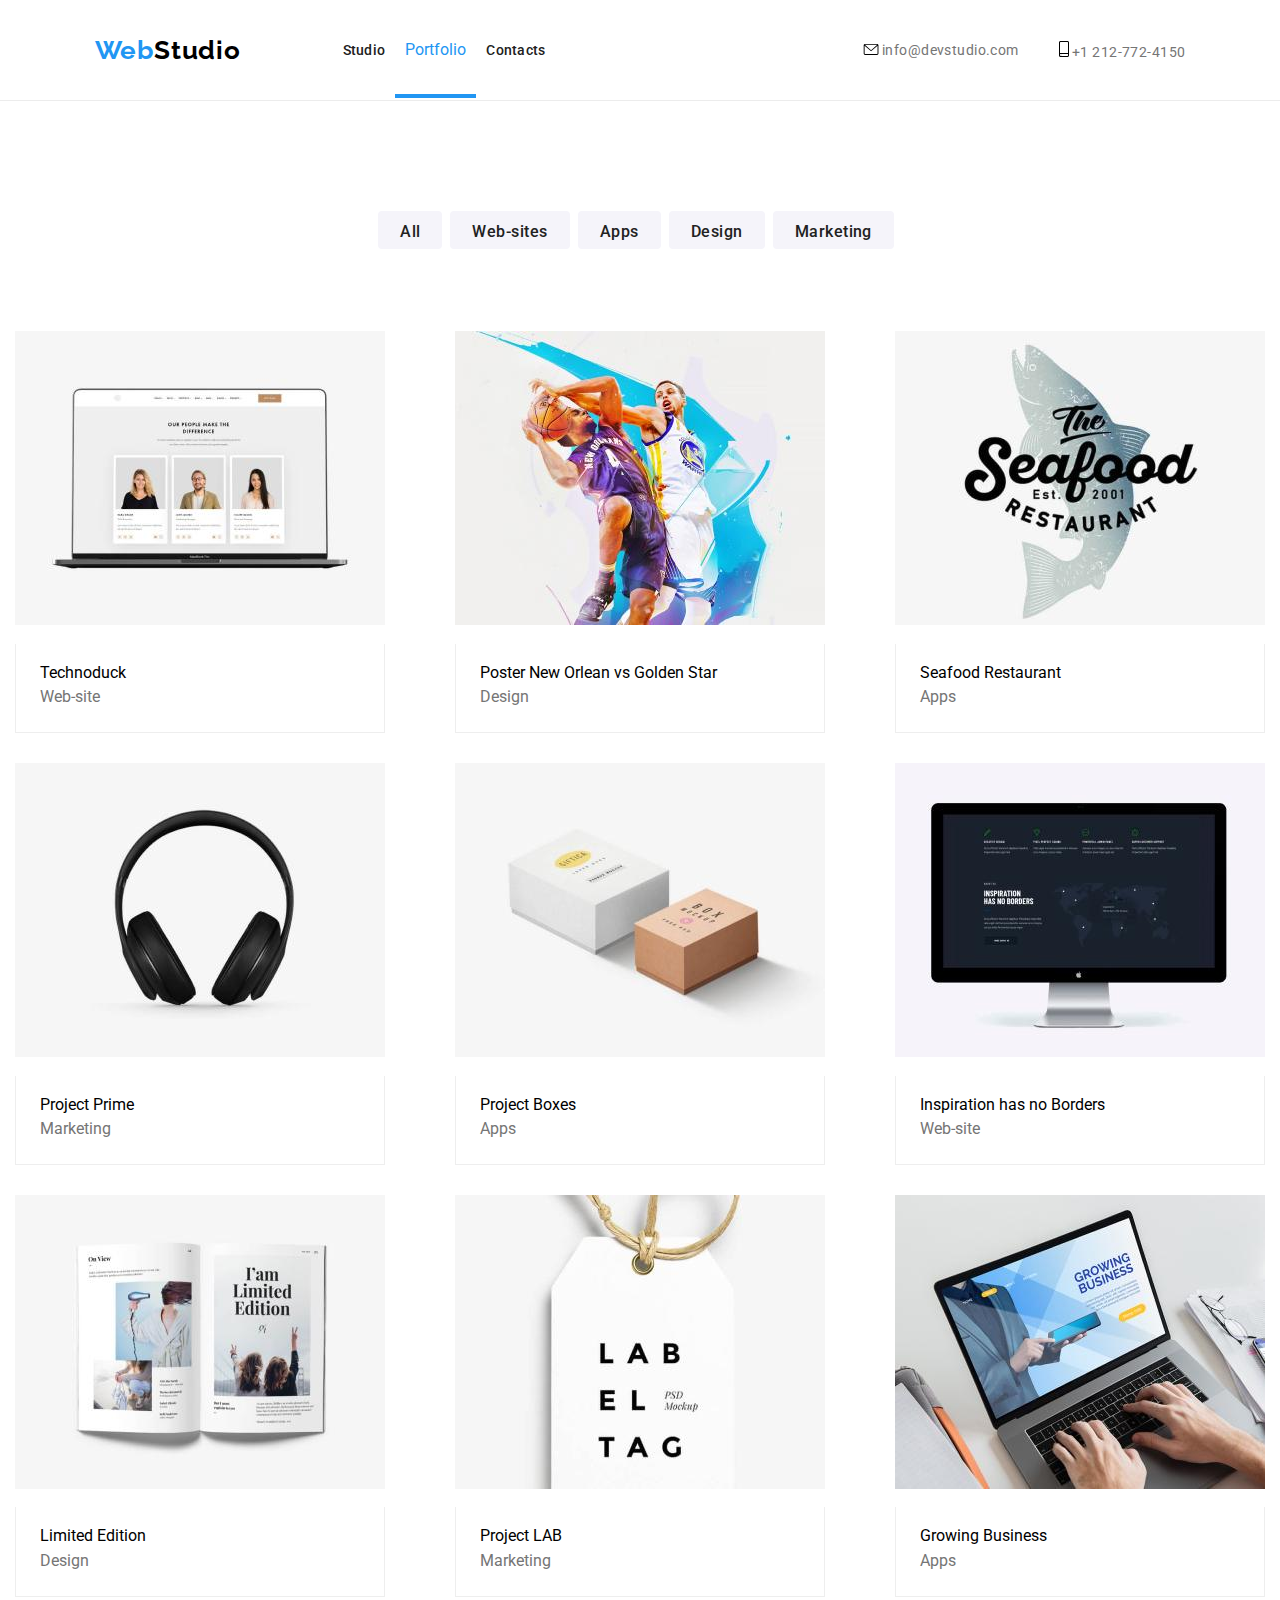
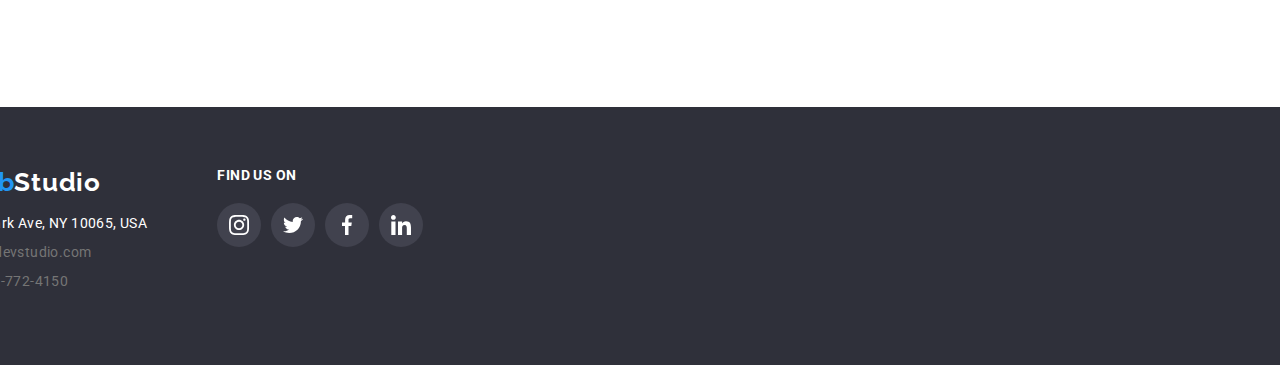
==== portfolio.html @ ba15f7d1 "Added modal form" ====
<!DOCTYPE html>
<html lang="en">
<head>
    <meta charset="UTF-8">
    <meta name="viewport" content="width=device-width, initial-scale=1.0">
    <title>Portfolio</title>
    <link rel="preconnect" href="https://fonts.googleapis.com">
    <link rel="preconnect" href="https://fonts.gstatic.com" crossorigin>
    <link href="https://fonts.googleapis.com/css2?family=Raleway:wght@700&family=Roboto:wght@400;500;700;900&display=swap"
        rel="stylesheet">
    <link rel="stylesheet" href="https://cdnjs.cloudflare.com/ajax/libs/modern-normalize/1.0.0/modern-normalize.min.css" />
    <link rel="stylesheet" href="css/styles.css">
</head>
<body>
<header class="global-header">
    <div class="nav-container container">
        <div class="logo-container">
            <a class="logo" href="./index.html">Web<span class="logo-2">Studio</span></a>
        </div>
        <div>
            <nav class="main-navigation">
                <ul>
                    <li><a href="./index.html" class="nav-link">Studio</a></li>
                    <li><a href="./portfolio.html" class="nav-link-current">Portfolio</a></li>
                    <li><a href="#" class="nav-link">Contacts</a></li>
                </ul>
            </nav>
        </div>
        <div class="contacts-container contacts">

            <div class="mail">
                <a href="mailto:info@devstudio.com">
                    <svg class="icon-nav" width=16 height=12>
                        <use href="./images/sprites.svg#icon-envelope" />
                    </svg>
                    <span>info@devstudio.com</span>
                </a>
                <!-- <a href="mailto:info@devstudio.com">info@devstudio.com</a> -->
            </div>

            <div class="phone">
                <a href="tel:+1-212-772-4150">
                    <svg class="icon-nav" width="10" height="16">
                        <use href="./images/sprites.svg#icon-smartphone" />
                    </svg>
                    <span>+1 212-772-4150</span>
                </a>
            </div>

        </div>
    </div>
</header>

    <main>
        <section class="portfolio-section container">
            <div class="portfolio-button-list">
                <ul>
                    <li><button class="portfolio-button" type="button">All</button></li>
                    <li><button class="portfolio-button" type="button">Web-sites</button></li>
                    <li><button class="portfolio-button" type="button">Apps</button></li>
                    <li><button class="portfolio-button" type="button">Design</button></li>
                    <li><button class="portfolio-button" type="button">Marketing</button></li>
                </ul>
            </div>

            <ul class="portfolio-project-card-set">
                <li class="portfolio-project-card">
                    <div class="portfolio-overlay-box">
                        <img src="./images/technoduck-img.jpg" alt="site web" width="370">
                        <div class="portfolio-overlay">
                            <span>Technoduck is a state-of-the-art coronavirus distribution platform. Companies use this platform for digital
                                espionage
                                and attacks on competitors' secure servers.</span>
                        </div>
                    </div>
                    <br>
                    <div class="portfolio-project-info">
                        <span class="portfolio-project-name">Technoduck</span>
                        <br>
                        <span class="portfolio-project-description">Web-site</span>
                    </div>
                    
                </li>
                <li class="portfolio-project-card">
                    <div class="portfolio-overlay-box">
                        <img src="images/poster-new-orlean.jpg" alt="doi baschetbalisti" width="370">
                        <div class="portfolio-overlay">
                            <span>Lorem ipsum dolor sit amet consectetur adipisicing elit. Odit maiores deserunt soluta, quo reiciendis, aliquam nostrum, molestias beatae autem ab voluptatem nobis sint dolor. Quis, perspiciatis libero!</span>
                        </div>
                    </div>
                    
                    <br>
                    <div class="portfolio-project-info">
                        <span class="portfolio-project-name">Poster New Orlean vs Golden Star</span>
                        <br>
                        <span class="portfolio-project-description">Design</span>
                    </div>
                </li>
                <li class="portfolio-project-card">
                    <div class="portfolio-overlay-box">
                        <img src="images/seafood-restaurant.jpg" alt="logo restaurant" width="370">
                        <div class="portfolio-overlay">
                            <span>Lorem ipsum dolor sit, amet consectetur adipisicing elit. Ipsa est nulla laudantium pariatur sunt atque vel laborum eveniet, mollitia fugiat quo unde eos hic ad beatae quidem?</span>
                        </div>
                    </div>
                    
                    <br>
                    <div class="portfolio-project-info">
                        <span class="portfolio-project-name">Seafood Restaurant</span>
                        <br>
                        <span class="portfolio-project-description">Apps</span>
                    </div>
                </li>
                <li class="portfolio-project-card">
                    <div class="portfolio-overlay-box">
                        <img src="images/project-prime.jpg" alt="casti audio" width="370">
                        <div class="portfolio-overlay">
                            <span>Lorem ipsum dolor sit amet consectetur adipisicing elit. Quo architecto culpa asperiores quas veritatis! Neque aliquam explicabo sint fugiat illum quod. Enim suscipit laudantium ducimus expedita corporis.</span>
                        </div>
                    </div>
                    
                    <br>
                    <div class="portfolio-project-info">
                        <span class="portfolio-project-name">Project Prime</span>
                        <br>
                        <span class="portfolio-project-description">Marketing</span>
                    </div>
                </li>
                <li class="portfolio-project-card">
                    <div class="portfolio-overlay-box">
                        <img src="images/project-boxes.jpg" alt="doua cutii" width="370">
                        <div class="portfolio-overlay">
                            <span>Lorem ipsum dolor sit amet consectetur adipisicing elit. Saepe, consequatur totam! Voluptatem perferendis ad ex autem reiciendis provident ipsa quos perspiciatis hic consectetur, iure debitis ratione laborum.</span>
                        </div>
                    </div>
                    
                    <br>
                    <div class="portfolio-project-info">
                        <span class="portfolio-project-name">Project Boxes</span>
                        <br>
                        <span class="portfolio-project-description">Apps</span>
                    </div>
                </li>
                <li class="portfolio-project-card">
                    <div class="portfolio-overlay-box">
                        <img src="images/inspiration-web-site.jpg" alt="monitor accesand un site web" width="370">
                        <div class="portfolio-overlay">
                            <span>Lorem, ipsum dolor sit amet consectetur adipisicing elit. Illo, exercitationem? Asperiores assumenda at voluptatum animi repudiandae dolorum odio quasi, sint consequuntur quibusdam itaque molestiae voluptate, blanditiis ducimus?</span>
                        </div>
                    </div>
                    
                    <br>
                    <div class="portfolio-project-info">
                        <span class="portfolio-project-name">Inspiration has no Borders</span>
                        <br>
                        <span class="portfolio-project-description">Web-site</span>
                    </div>
                </li>
                <li class="portfolio-project-card">
                    <div class="portfolio-overlay-box">
                        <img src="images/limited-edition-design.jpg" alt="o revista deschisa" width="370">
                        <div class="portfolio-overlay">
                            <span>Lorem ipsum dolor sit, amet consectetur adipisicing elit. At sapiente reprehenderit, consequuntur porro eveniet velit quidem ipsum doloribus nobis numquam facere quo voluptas vero explicabo, obcaecati aut.</span>
                        </div>
                    </div>
                    
                    <br>
                    <div class="portfolio-project-info">
                        <span class="portfolio-project-name">Limited Edition</span>
                        <br>
                        <span class="portfolio-project-description">Design</span>
                    </div>
                </li>
                <li class="portfolio-project-card">
                    <div class="portfolio-overlay-box">
                        <img src="images/project-lab.jpg" alt="eticheta" width="370">
                        <div class="portfolio-overlay">
                            <span>Lorem ipsum dolor sit, amet consectetur adipisicing elit. Dolores, iure eveniet iusto, dolor aperiam aut numquam fugiat voluptate sed corporis veritatis animi doloribus ipsam quo rem distinctio!</span>
                        </div>
                    </div>
                    
                    <br>
                    <div class="portfolio-project-info">
                        <span class="portfolio-project-name">Project LAB</span>
                        <br>
                        <span class="portfolio-project-description">Marketing</span>
                    </div>
                </li>
                <li class="portfolio-project-card">
                    <div class="portfolio-overlay-box">
                        <img src="images/growing-business.jpg" alt="persoana tastand" width="370">
                        <div class="portfolio-overlay">
                            <span>Lorem ipsum, dolor sit amet consectetur adipisicing elit. Saepe, eveniet aliquam rerum, omnis itaque culpa repudiandae ipsa deleniti blanditiis minima magnam. Eos rerum corporis aliquid! Illum, similique?</span>
                        </div>
                    </div>
                    
                    <br>
                    <div class="portfolio-project-info">
                        <span class="portfolio-project-name">Growing Business</span>
                        <br>
                        <span class="portfolio-project-description">Apps</span>
                    </div>
                </li>
            </ul>
        </section>
    </main>

    <footer class="footer-section">
        <div class="container">
            <div class="footer-address">
                <a class="logo" href="./index.html">Web<span class="logo-3">Studio</span></a>
                <address class="address-section">
                    <ul>
                        <li class="address"><a href="#">695 Park Ave, NY 10065, USA</a></li>
                        <li class="contacts"><a href="mailto:info@devstudio.com">info@devstudio.com</a></li>
                        <li class="contacts"><a href="tel:+1-212-772-4150">+1 212-772-4150</a></li>
                    </ul>
                </address>
            </div>
            <div class="find-us-on-contaiener">
                <p>Find us on</p>
                <div class="footer-icon-outer-container">
                    <a href="#">
                        <div class="footer-icon-container">
                            <svg class="icon-member-links" width="20" height="20">
                                <use href="./images/sprites.svg#icon-instagram"></use>
                            </svg>
                        </div>
                    </a>
                    <a href="#">
                        <div class="footer-icon-container">
                            <svg class="icon-member-links" width="20" height="20">
                                <use href="./images/sprites.svg#icon-twitter"></use>
                            </svg>
                        </div>
                    </a>
    
                    <a href="#">
                        <div class="footer-icon-container">
                            <svg class="icon-member-links" width="20" height="20">
                                <use href="./images/sprites.svg#icon-facebook"></use>
                            </svg>
                        </div>
                    </a>
    
                    <a href="#">
                        <div class="footer-icon-container">
                            <svg class="icon-member-links" width="20" height="20">
                                <use href="./images/sprites.svg#icon-linkedin"></use>
                            </svg>
                        </div>
                    </a>
                </div>
            </div>
        </div>
    </footer>
    
</body>
</html>
---- css/styles.css ----
:root {
    --link-hover-color: #2196F3;
    --heading-color: #212121;
    --paragraph-color: #757575;
    --logo-font-family: "Raleway", sans-serif;
    --nav-logo-color: #000000;
    --main-section-backgroud-color: #2F303A;
    --main-section-text-color: #FFFFFF;
    --main-section-button-hover: #188CE8;
    --our-team-background-color: #F5F4FA;
    --portfolio-background-color: #EEEEEE;
    --transition: 250ms cubic-bezier(0.4, 0, 0.2, 1);
}

body {
    font-family: Roboto, sans-serif;
    width: 100%;
    display: flex;
    flex-direction: column;
    align-items: center;

}

ul {
    list-style-type: none;
}
img {
    display: block;
    max-width: 100%;
    height: auto;
}

.icon{
    height: 16px;
}

.global-header {
    display: flex;
    border-bottom: 1px solid #ECECEC;
    align-items: center;
    justify-content: center;
    width: 100%;
}

.container {
    display: flex;
    max-width: 1400px;
    padding-left: 15px;
    padding-right: 15px;
    justify-content: center;
}

.nav-container{
    display: flex;
    max-width: 1400px;
    padding-top: 25px;
    padding-bottom: 25px;
    margin: 0;
    align-items: center;
}
.logo-container{
    width: 145px;
    height: 30px;
}
.logo-container span{
    display: flex;
    align-items: center;
}
.logo-container a{
    display: flex;
    align-items: center;
}

.main-navigation ul{
    display: flex;
    width: 200px;
    padding: 0;
    justify-content: space-between;
    margin-left: 93px;
    margin-right: 330px;
    
}
.contacts-container{
    display:flex;
    flex-direction: row;
    align-items: center;
    justify-content: space-between;
    
}
.contacts{
    font-family: Roboto;
    font-size: 14px;
    font-weight: 400;
    line-height: 16px;
    letter-spacing: 0.03em;

}
.mail{
    display: flex;
    justify-content: space-between;
    flex-wrap: wrap;
    transition: fill var(--transition);

}
.mail:hover{
    fill: var(--link-hover-color);
}
.phone:hover {
    fill: var(--link-hover-color);
}

.phone{
    display: flex;
    align-items: center;
    align-content: center;
    margin-left: 40px;
    gap: 10px;
    transition: fill var(--transition);
}

.button {
    width: 200px;
    height: 50px;
    border-radius: 4px;
    cursor: pointer;
    font-weight: 700;
    background-color: var(--link-hover-color);
    color: var(--main-section-text-color);
    transition: background-color var(--transition);
}
.button:hover {
    background-color: var(--main-section-button-hover);
}

.logo {
    font-family: var(--logo-font-family);
    color: var(--link-hover-color);
    text-decoration: none;
    line-height: 2,18;
    font-size: 26px;
    font-weight: 700;
    line-height: 31px;
    letter-spacing: 0.03em;
    text-align: left;
}
.logo-2 {
    color: var(--nav-logo-color);
}
.logo-3{
    color: var(--main-section-text-color);
}


.nav-link {
    text-decoration: none;
    color: var(--heading-color);
    font-family: Roboto;
    font-size: 14px;
    font-weight: 500;
    line-height: 16px;
    letter-spacing: 0.02em;
    text-align: left;
    padding: 10px;
}



.nav-link-current{
    color: var(--link-hover-color);
    text-decoration: none;
    padding: 10px 10px 35px 10px;
    border-bottom: solid 4px var(--link-hover-color);
}

.contacts a {
    text-decoration: none;
    color: var(--paragraph-color);
    line-height: 1.17;
    transition: color var(--transition);
}

.contacts a:hover {
    text-decoration: none;
    color: var(--link-hover-color);
}


.main-section {
    display: flex;
    width: 1400px;
    height: 600px;
    flex-direction: column;
    background-color: var(--main-section-backgroud-color);
    background-image: linear-gradient(rgba(47, 48, 58, 0.4), rgba(0, 0, 0, 0.5)), url("../images/main-section-bg.jpg");;
    background-repeat: no-repeat;
    padding-top: 200px;
    padding-bottom: 200px;
}
.is-hidden{
    visibility: hidden;
    opacity: 0;
    pointer-events: initial;
}
.modal{
    position: fixed;
    width: 100vw;
    height: 100vh;
    top: 0;
    left: 0;
    display: flex;
    justify-content: center;
    align-items: center;
    background-color: rgba(0, 0, 0, 0.2);
    z-index: 2;
}

.modal-content{
    width:528px;
    height:581px;
    opacity: 1;
    background-color: #FFFFFF;
    position: relative;
    border-radius: 4px;
    border: 1px solid rgba(0, 0, 0, 0.1);
    box-shadow: 0px 2px 1px 0px rgba(0, 0, 0, 0.2), 0px 1px 1px 0px rgba(0, 0, 0, 0.14), 0px 1px 3px 0px rgba(0, 0, 0, 0.12);
    animation: modal-open 3000ms    ;
    padding: 40px   ;
}
.modal-content p{
    font-family: Roboto;
    font-size: 20px;
    font-weight: 700;
    line-height: 23px;
    letter-spacing: 0.03em;
    text-align: center;
    color: var(--heading-color);
    margin-bottom: 12px;
}
.contact-form{
    display: flex;
    flex-direction: column;
    gap: 10px;
}
.input-container{
    display: flex;
    flex-direction: column;
    gap: 4px;
    position: relative;
}
.input-container svg{
    width: 18px;
    height: 18px;
    position: absolute;
    top: 25%;
    left: 12px;
    outline: none;
}
input, textarea{
    height: 40px;
    border-radius: 4px;
    border: 1px solid rgba(33, 33, 33, 0.2);
    padding: 11px 12px 11px 42px;
    outline: none;
    transition: border var(--transition);
}
input svg{
    transition: fill var(--transition);
}
input:hover,
textarea:hover{
    cursor: pointer;
}
input:focus,
textarea:focus{
    border: 1px solid var(--link-hover-color);;
    outline: none;
}
input:focus+svg{
    fill: var(--link-hover-color);
}


@keyframes modal-open{
    0%{
        transform: scale(0);
    }
    50%{
        transform: scale(0.5);
    }
    100%{
        transform: scale(1);
    }
}

.close-btn{
    position: absolute;
    top: 8px;
    right: 8px;
    border: 1px solid rgba(0, 0, 0, 0.1);
    border-radius: 50%;
    background-color: rgba(255, 255, 255, 1);
    color: rgba(0, 0, 0, 1);
    width: 30px;
    height: 30px;
    transition: var(--transition);
}

.close-btn:hover, :focus{
    cursor: pointer;
    background-color: rgba(255, 255, 255, 1);
    color: var(--link-hover-color);
}


.main-section-head {
    align-items: center;
    text-decoration: none;
    font-family: "Roboto";
    font-weight: 900;
    font-size: 44px;
    line-height: 60px;
    color:var(--main-section-text-color);
    letter-spacing: 2.64px;
    text-transform: uppercase;
    text-align: center;
    margin-bottom: 30px;
}
.main-section .button {
    display: flex;
    align-self: center;
    align-items: center;
    justify-content: center;
    padding: 10px 20px;
    width: 200px;
    height: 50px;
    box-shadow: 0px 4px 4px 0px rgba(0, 0, 0, 0.15);
}


.quality-container {
    display: flex;
    flex-basis: calc((100%-270px))/4;
    gap: 30px;
    align-items: center;
    padding: 94px 0px;
    margin: 0;
}
.icon-quality-container {
    align-items: center;
    text-align: center;
    margin-bottom: 30px;
    padding: 25px 100px;
}
.quality-list{
    width: 270px;
}


.company-qualities {
    font-weight: 700;
    color: var(--heading-color);
    font-family: "Roboto";
    font-size: 14px;
    line-height: 16px;
    letter-spacing: 0.03em;
    text-align: left;
}
.company-qualities-text {
    line-height: 24px;
    width: 270px;
    height: 75px;
    font-weight: 400;
    color: var(--paragraph-color);
    font-family: Roboto;
    font-size: 14px;
    letter-spacing: 0.03em;
    text-align: left;
}

.section-heading {
    font-weight: 700;
    line-height: 42.19px;
    font-family: Roboto;
    font-size: 36px;
    font-weight: 700;
    line-height: 42px;
    letter-spacing: 0.03em;
    text-align: center;
    padding-top: 94px;
    padding-bottom: 50px;
    margin: 0;
}

.what-we-do-container {
    flex-direction: column;
    /* padding-bottom: 94px; */
}

.what-we-do-img-list {
    display: flex;
    flex-direction: row;
    justify-content: space-between;
    padding: 0;
    position: relative;
}


.what-we-do-description{
    text-align: center;
    background-color: rgba(47, 48, 58, 0.8);
    height: 70px;
    width: 370px;
    padding: 27px;
    position: absolute;
    bottom: 0;
}
.what-we-do-description span{
    margin: 0;
    font-family: Roboto;
    font-size: 14px;
    font-weight: 700;
    line-height: 16px;
    letter-spacing: 0.03em;
    text-align: center;
    color: #FFFFFF;
    text-transform: uppercase;
}
.our-team-section {
    flex-direction: column;
    background-color: var(--our-team-background-color)
}

.team-member-container{
    display: flex;
    flex-direction: row;
    padding: 0;
    margin: 0;
    /* padding-bottom: 94px; */
    justify-content: space-between;
}
.team-member-card {
    display: flex;
    flex-direction: column;
    align-items: center;
    text-align: center;
    box-shadow: 0px 2px 1px 0px rgba(0, 0, 0, 0.2),
            0px 1px 1px 0px rgba(0, 0, 0, 0.14), 0px 1px 3px 0px rgba(0, 0, 0, 0.12);
    background-color: var(--main-section-text-color);
}

.team-member-img{
    margin-bottom: 30px;
}
.team-member-name {
    white-space: nowrap;
    flex-direction: row;
    width: 145px; 
    height: 19px;
    font-weight: 500;
    line-height: 18.75px;
    color: var(--heading-color);
    margin-bottom: 10px;
    margin-top: 30px;
}
.team-member-rank {
    white-space: nowrap;
    width:130px; 
    height:19px;
    font-weight: 400;
    line-height: 1.33;
    color: var(--paragraph-color);
    margin-top: 10px;
    margin-bottom: 16px;
}
.team-member-links{
    display: flex;
    justify-content: space-between;
    align-items: center;
    margin-bottom: 30px;
    width: 206px;
}
.team-member-links-container{
    display: flex;
    justify-content: center;
    align-items: center;
    width: 44px;
    height: 44px;
    border-radius: 50%;
    fill: #AFB1B8;
    transition: fill var(--transition);
    transition: background-color var(--transition);
}


.team-member-links-container:hover{
    background-color: var(--link-hover-color);
    fill: #FFFFFF
}

.customers-section{
    display: flex;
    flex-direction: column;
    padding-bottom: 94px;
}
.custors-section .section-heading{
    margin-top: 0px;
    margin-bottom: 50px;
}
.customers-container{
    display: flex;
    flex-direction: row;
    justify-content: space-between;
}
.customers-icon-container{
    display: flex;
    width: 170px;
    height: 92px;
    flex-direction: row;
    justify-content: center;
    align-items: center;
    fill: #AFB1B8;
    border: solid 1px #AFB1B8;
    transition: fill var(--transition);
    transition: border var(--transition);
}
.customers-icon-container:hover{
    fill:var(--link-hover-color);
    border: solid 1px var(--link-hover-color);
}

.footer-section {
    display: flex;
    width: 1600px;
    padding-left: 100px;
    padding-right: 100px;
    background-color: var(--main-section-backgroud-color);
}
.footer-section .container{
    align-items: flex-start;
    flex-direction: row;
    padding-top: 60px;
    padding-bottom: 60px;
}
.footer-address a{
    text-decoration: none;
    margin-bottom: 28px;
}
.find-us-on-contaiener{
    width: 206px;
    margin-left: 70px;
}
.find-us-on-contaiener p{
    display: flex;
    flex-direction: column;
    font-family: Roboto;
    font-size: 14px;
    font-weight: 700;
    line-height: 16px;
    letter-spacing: 0.03em;
    text-align: left;
    color: var(--main-section-text-color);
    margin-top: 0;
    margin-bottom: 20px;
    text-transform: uppercase;
}
.footer-icon-outer-container{
    display: flex;
    justify-content: space-between;
    width:206px;
    height: 44px;
}
.footer-icon-container{
    display: flex;
    padding: 12px;
   border-radius: 50%;
   background-color:#41424e;
   fill: #FFFFFF;
   transition: background-color var(--transition);
}
.footer-icon-container:hover{
    background-color: var(--link-hover-color);
}

.address-section{
    display: flex;
    font-style: normal;
    align-items: flex-start;
}
.address-section ul{
    display: flex;
    flex-direction: column;
    padding: 0;
    gap: 12px;
}
.address a {
    color: var(--main-section-text-color);
    font-weight: 400;
    text-decoration: none;
    font-family: Roboto;
    font-size: 14px;
    font-weight: 400;
    line-height: 16px;
    letter-spacing: 0.03em;
    text-align: left;
}
.portfolio-button-list ul{
    display: flex;
    flex-direction: row;
    padding: 0;
}
.portfolio-button-list{
    display: flex;
    flex-direction: row;
    margin-bottom: 50px;
    align-self: center;
}

.portfolio-button {
    color: var(--heading-color);
    border-radius: 4px;
    cursor: pointer;
    border: 0;
    height: 38px;
    padding: 8px 22px;
    background-color: var(--our-team-background-color);
    color: var(--heading-color);
    font-family: Roboto;
    font-size: 16px;
    font-weight: 500;
    line-height: 26px;
    letter-spacing: 0.03em;
    margin-right: 8px;
    border-radius: 4px;
    transition: background-color var(--transition);
    transition: color var(--transition);
    transition: box-shadow var(--transition);
}
.portfolio-button:hover{
    background-color: var(--link-hover-color);
    color: var(--main-section-text-color);
    box-shadow: 0px 2px 2px 0px rgba(0, 0, 0, 0.12), 0px 1px 2px 0px rgba(0, 0, 0, 0.08), 0px 3px 1px 0px rgba(0, 0, 0, 0.1);
}


.portfolio-section {
    display: flex;
    padding-top: 94px;
    flex-direction: column;
    padding-bottom: 94px;
}

.portfolio-project-card-set{
    display: flex;
    flex-wrap: wrap;
    justify-content: space-between;
    gap: 30px;
    padding: 0;
}
.portfolio-project-card{
    display: flex;
    flex-direction: column;
    /* flex-basis: calc((100% - 90px) / 3); */
    transition: box-shadow var(--transition);
}
.portfolio-overlay-box{
    position: relative;
    overflow: hidden;
    width: 370px;
    height: 294px;
}
.portfolio-overlay-box img {
    position: absolute;
    top: 0;
    left: 0;
}
.portfolio-overlay {
    position: absolute;
    top: 0;
    left: 0;
    width: 100%;
    height: 100%;
    background-color: rgba(33, 150, 243, 0.9);
    transform: translatey(200%);
    transition: 500ms;
    padding-top: 63px;
    padding-left: 24px;
    padding-right: 24px;
}
.portfolio-overlay span{
    font-family: Roboto;
    font-size: 18px;
    font-weight: 400;
    line-height: 28px;
    letter-spacing: 0.03em;
    text-align: left;
    color: #fff;
}
.portfolio-project-card:hover .portfolio-overlay{
    transform: translatey(0);
}
.portfolio-project-card:hover{
    cursor: pointer;
    box-shadow: 1px 4px 6px 0px #00000029,0px 4px 4px 0px #0000000F,0px 1px 1px 0px #0000001F;
}

.portfolio-project-info{
    padding: 20px 24px;
    border: 1px solid var(--portfolio-background-color);
    border-top: 0;
}


.portofolio-project-name {
    font-weight: 700;
    line-height: 36px;
    color: var(--heading-color);
}
.portfolio-project-description{
    margin-top: 4px;
    font-weight: 400;
    line-height: 30px;
    color: var(--paragraph-color);
}
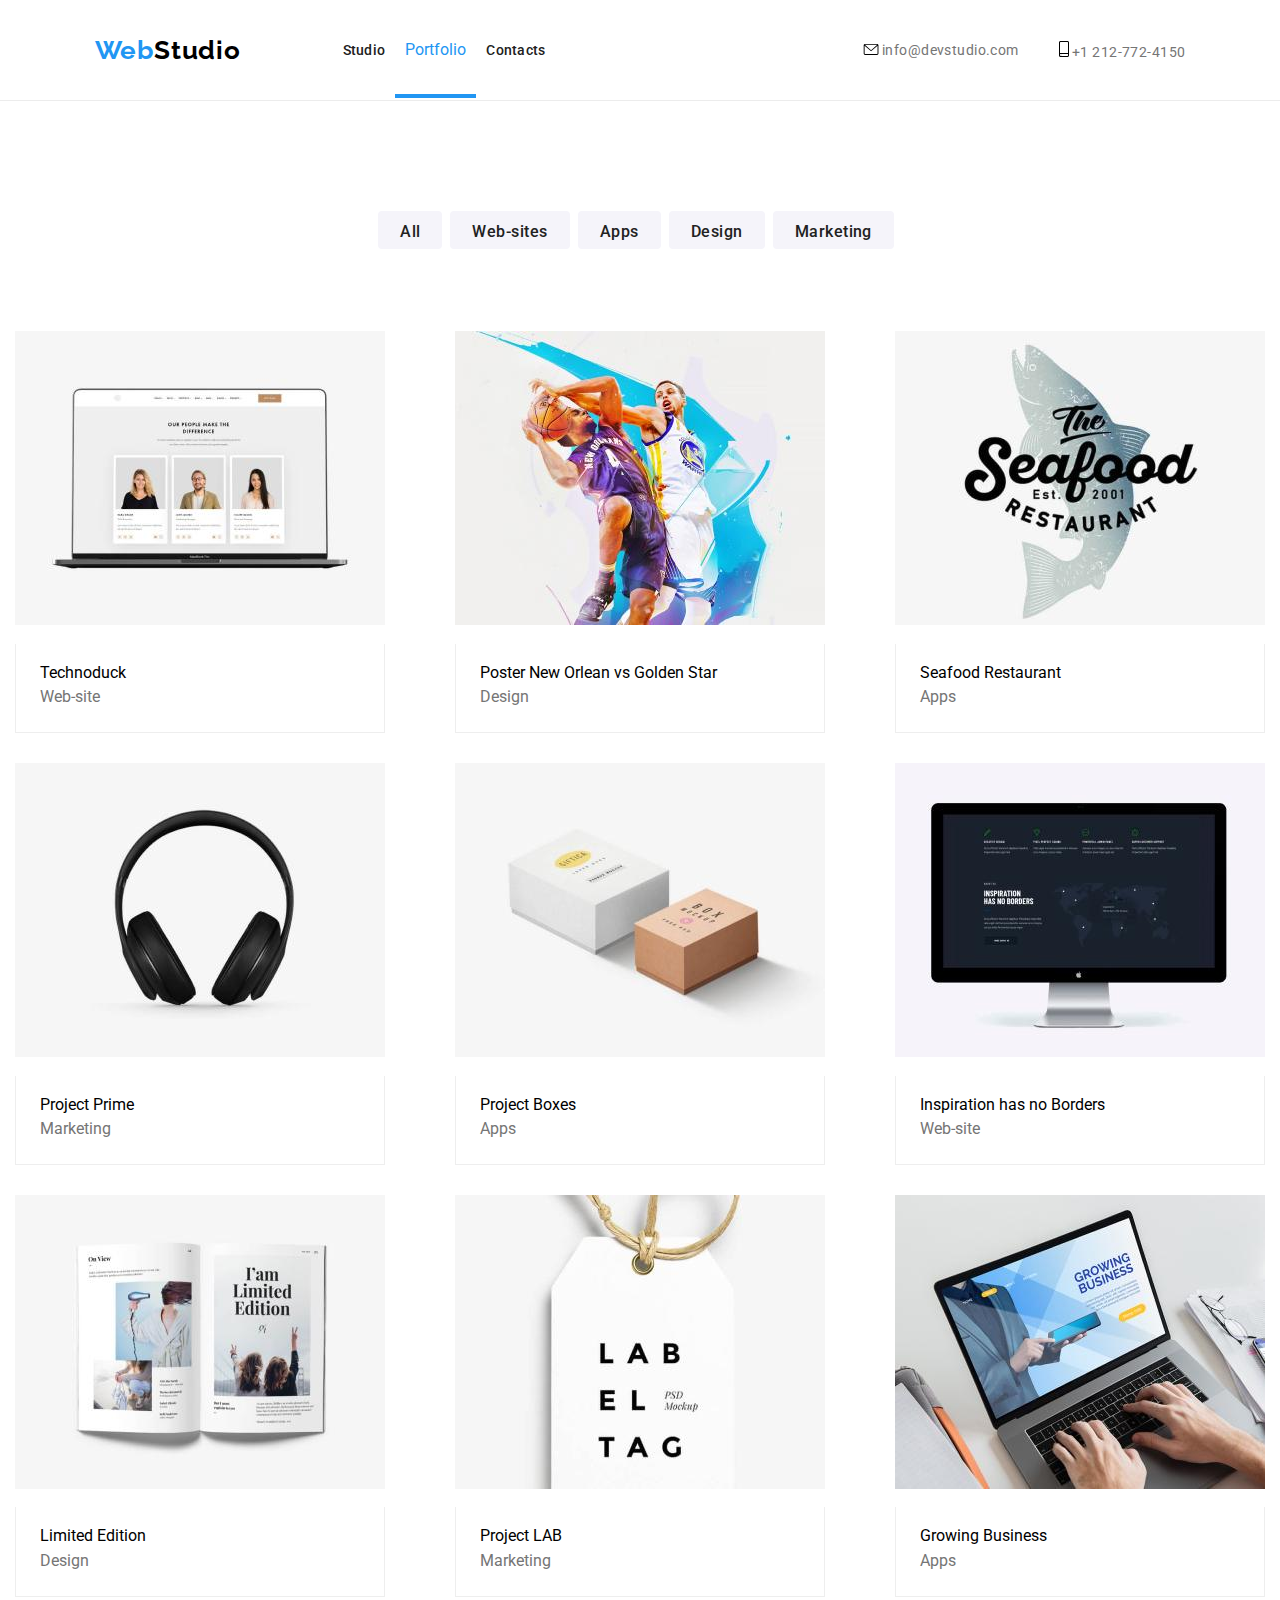
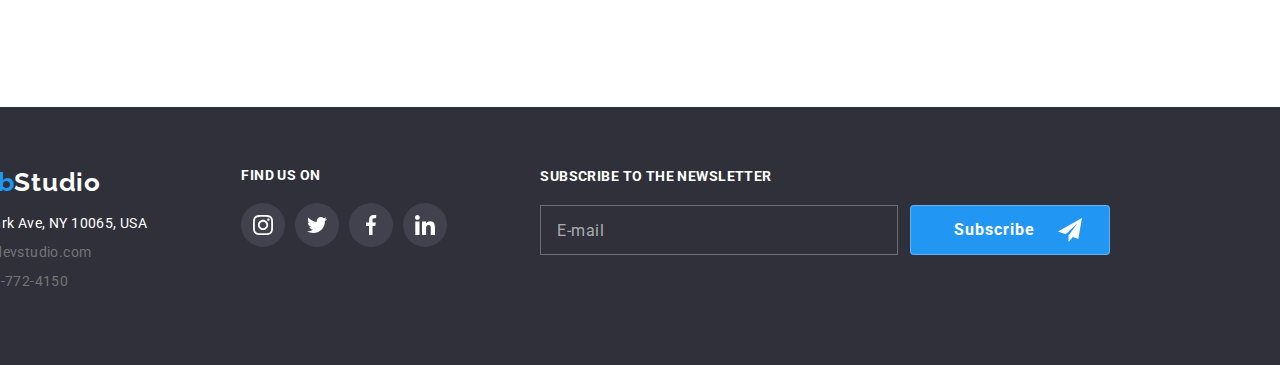
==== commit 9558a34f: "added footer form" ====
--- a/portfolio.html
+++ b/portfolio.html
@@ -252,6 +252,21 @@
                     </a>
                 </div>
             </div>
+            <form class="newsletter-form" action="" method="get">
+                <div>
+                    <label for="footer-mail" class="footer-label">Subscribe to the newsletter</label>
+                </div>
+                <div class="footer-input-container">
+                    <input type="email" name="footer-mail" id="footer-mail" class="footer-input" placeholder="E-mail">
+                    <div class="footer-button-container">
+                        <input value="Subscribe" type="submit" name="footer-button" class="footer-button">
+                        <svg>
+                            <use href="./images/sprites.svg#icon-send"></use>
+                        </svg>
+            
+                    </div>
+                </div>
+            </form>
         </div>
     </footer>
     
--- a/css/styles.css
+++ b/css/styles.css
@@ -10,6 +10,7 @@
     --our-team-background-color: #F5F4FA;
     --portfolio-background-color: #EEEEEE;
     --transition: 250ms cubic-bezier(0.4, 0, 0.2, 1);
+    --icon-normal-size: 18px;
 }
 
 body {
@@ -241,6 +242,16 @@
     flex-direction: column;
     gap: 10px;
 }
+.form-label{
+    display: flex;
+    flex-direction: column;
+    font-family: Roboto;
+    font-size: 12px;
+    font-weight: 400;
+    line-height: 14px;
+    letter-spacing: 0.01em;
+    color: rgba(117, 117, 117, 1);
+}
 .input-container{
     display: flex;
     flex-direction: column;
@@ -248,37 +259,136 @@
     position: relative;
 }
 .input-container svg{
-    width: 18px;
-    height: 18px;
+    width: var(--icon-normal-size);
+    height: var(--icon-normal-size);
     position: absolute;
     top: 25%;
     left: 12px;
     outline: none;
 }
-input, textarea{
+
+.text-field{
     height: 40px;
+    padding: 11px 12px 11px 42px;
+}
+textarea{
+    height: 120px;
+    padding: 12px 16px;
+}
+textarea::placeholder{
+    font-family: Roboto;
+    font-size: 12px;
+    font-weight: 400;
+    line-height: 14px;
+    letter-spacing: 0.01em;
+    text-align: left;
+    color: rgba(117, 117, 117, 0.5);
+}
+
+.text-field, textarea{
+    
     border-radius: 4px;
     border: 1px solid rgba(33, 33, 33, 0.2);
-    padding: 11px 12px 11px 42px;
+    
     outline: none;
     transition: border var(--transition);
 }
-input svg{
+.text-field svg{
     transition: fill var(--transition);
 }
-input:hover,
+.text-field:hover,
 textarea:hover{
     cursor: pointer;
 }
-input:focus,
+.text-field:focus,
 textarea:focus{
     border: 1px solid var(--link-hover-color);;
     outline: none;
 }
-input:focus+svg{
+.text-field:focus+svg{
     fill: var(--link-hover-color);
 }
 
+.terms-and-conditions-container{
+    display: flex;
+    flex-direction: row;
+    gap: 8px;
+    cursor: pointer;
+    position: relative;
+    margin-bottom: 30px;
+}
+.terms-and-conditions-label{
+    display: flex;
+    gap: 8px;
+    align-items: center;
+    cursor: pointer;
+}
+
+.terms-and-conditions-label svg{
+    width: 16px;
+    height: 15px;
+    position: absolute;
+    left: 0;
+    top: 25%;
+    visibility: hidden;
+}
+.input-checkbox{
+    visibility: hidden;
+}
+.icon-checkbox{
+    visibility: hidden;
+}
+.input-checkbox:not(:checked) +label > .unchecked{
+    visibility: visible;
+}
+.input-checkbox:checked +label > .checked {
+    visibility: visible;
+}
+
+
+.terms-and-conditions-label span{
+    font-family: Roboto;
+    font-size: 14px;
+    font-weight: 400;
+    line-height: 24px;
+    letter-spacing: 0.03em;
+    text-align: left;
+    color: rgba(117, 117, 117, 1);
+}
+.terms-and-conditions-label a{
+    font-family: Roboto;
+    font-size: 14px;
+    font-weight: 400;
+    line-height: 24px;
+    letter-spacing: 0.03em;
+    color: rgba(33, 150, 243, 1);
+}
+.comments-container{
+    margin-bottom: 20px;
+}
+
+.form-button{
+    display: flex;
+    align-self: center;
+    padding: 10px 80px;
+    width: 200px;
+    height: 50px;
+    cursor: pointer;
+    background-color: rgba(33, 150, 243, 1);
+    color: rgba(255, 255, 255, 1);
+    font-family: Roboto;
+    font-size: 16px;
+    font-weight: 700;
+    line-height: 30px;
+    letter-spacing: 0.06em;
+    text-align: center;
+    border-radius: 4px;
+    box-shadow: 0px 4px 4px 0px rgba(0, 0, 0, 0.15);
+    transition: var(--transition);
+}
+.form-button:hover{
+    background-color: rgba(24, 140, 232, 1);
+}
 
 @keyframes modal-open{
     0%{
@@ -303,12 +413,17 @@
     width: 30px;
     height: 30px;
     transition: var(--transition);
-}
-
-.close-btn:hover, :focus{
     cursor: pointer;
-    background-color: rgba(255, 255, 255, 1);
-    color: var(--link-hover-color);
+    transition: var(--transition);
+}
+.close-btn svg{
+    fill: rgba(0, 0, 0, 1);
+    width: var(--icon-normal-size);
+    height: var(--icon-normal-size);
+}
+
+.close-btn:hover svg{
+    fill: var(--link-hover-color);
 }
 
 
@@ -547,7 +662,7 @@
 }
 .find-us-on-contaiener{
     width: 206px;
-    margin-left: 70px;
+    margin-left: 94px;
 }
 .find-us-on-contaiener p{
     display: flex;
@@ -580,6 +695,75 @@
 .footer-icon-container:hover{
     background-color: var(--link-hover-color);
 }
+.footer-label{
+    font-family: Roboto;
+    font-size: 14px;
+    font-weight: 700;
+    line-height: 16px;
+    letter-spacing: 0.03em;
+    text-align: left;
+    color: #FFFFFF;
+    text-transform: uppercase;
+}
+
+.newsletter-form{
+    display: flex;
+    flex-direction: column;
+    gap: 20px;
+    margin-left: 93px;
+}
+.footer-input{
+    width: 358px;
+    height: 50px;
+    padding: 15px 16px;
+    background-color: #2F303A;
+    border: 1px solid rgba(255, 255, 255, 0.3);
+    color: #FFFFFF;
+}
+.footer-input::placeholder{
+    font-family: Roboto;
+    font-size: 16px;
+    font-weight: 400;
+    line-height: 20px;
+    letter-spacing: 0.03em;
+    text-align: left;
+    color: rgba(255, 255, 255, 0.6);
+}
+.footer-input-container{
+    display: flex;
+    gap: 12px;
+}
+.footer-button{
+    width: 200px;
+    height: 50px;
+    background-color: rgba(33, 150, 243, 1);
+    font-family: Roboto;
+    font-size: 16px;
+    font-weight: 700;
+    line-height: 30px;
+    letter-spacing: 0.06em;
+    color: rgba(255, 255, 255, 1);
+    border-radius: 4px;
+    border: 1px solid rgba(255, 255, 255, 0.3);
+    padding: 0;
+    text-align: left;
+    padding-left: 43px;
+    cursor: pointer;
+}
+.footer-button-container {
+    display: flex;
+    position: relative;
+    gap: 25px;
+
+}
+.footer-button-container svg{
+    width: 24px;
+    height: 24px;
+    position: absolute;
+    top: 13px;
+    right: 28px;
+}
+
 
 .address-section{
     display: flex;
